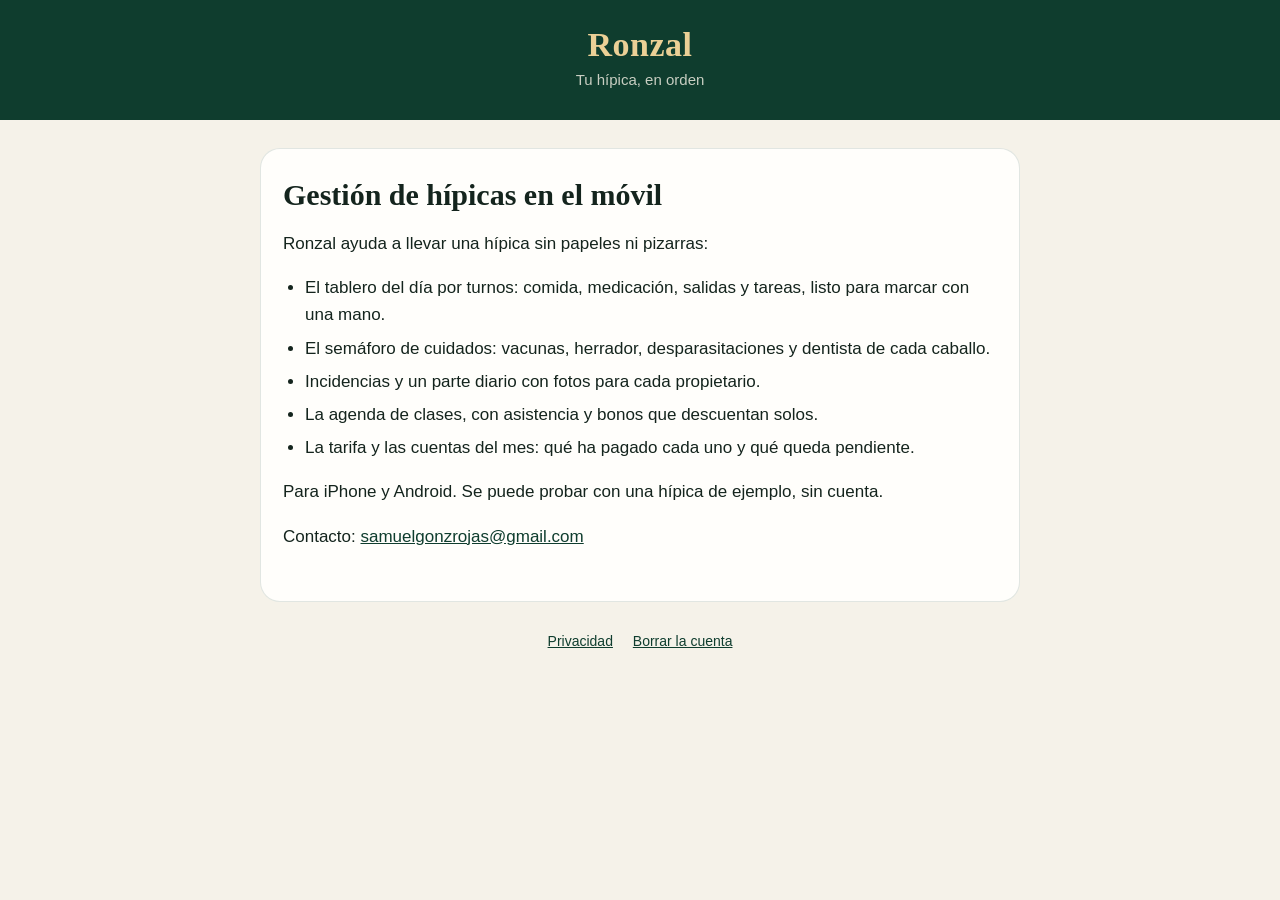
==== index.html @ 014123e7 "Web de Ronzal: privacidad y borrar la cuenta Co-Authored-By: Claude Opus 5.5 <noreply@anthropic.com>" ====
<!doctype html>
<html lang="es">
<head>
<meta charset="utf-8">
<meta name="viewport" content="width=device-width, initial-scale=1">
<title>Ronzal — gestión de hípicas</title>
<meta name="description" content="Ronzal: los caballos, sus cuidados, el trabajo del día, las clases y las cuentas de tu hípica, en el móvil.">
<link rel="stylesheet" href="estilo.css">
</head>
<body>
<header>
  <div class="marca">Ronzal</div>
  <div class="lema">Tu hípica, en orden</div>
</header>
<main>
<h1>Gestión de hípicas en el móvil</h1>
<p>Ronzal ayuda a llevar una hípica sin papeles ni pizarras:</p>
<ul>
  <li>El tablero del día por turnos: comida, medicación, salidas y tareas, listo para marcar con una mano.</li>
  <li>El semáforo de cuidados: vacunas, herrador, desparasitaciones y dentista de cada caballo.</li>
  <li>Incidencias y un parte diario con fotos para cada propietario.</li>
  <li>La agenda de clases, con asistencia y bonos que descuentan solos.</li>
  <li>La tarifa y las cuentas del mes: qué ha pagado cada uno y qué queda pendiente.</li>
</ul>
<p>Para iPhone y Android. Se puede probar con una hípica de ejemplo, sin cuenta.</p>
<p>Contacto: <a href="mailto:samuelgonzrojas@gmail.com">samuelgonzrojas@gmail.com</a></p>
</main>
<footer>
  <a href="privacidad.html">Privacidad</a>
  <a href="borrar-cuenta.html">Borrar la cuenta</a>
</footer>
</body>
</html>
---- estilo.css ----
:root {
  --fondo: #f5f2e9;
  --papel: #fffefb;
  --tinta: #14241d;
  --suave: #5f6c64;
  --verde: #0f3d2e;
  --laton: #9a7631;
  --linea: rgba(15, 61, 46, 0.12);
}
@media (prefers-color-scheme: dark) {
  :root {
    --fondo: #0a1712;
    --papel: #12211b;
    --tinta: #edf2ec;
    --suave: #9daaa1;
    --verde: #8ccba8;
    --laton: #d9b76e;
    --linea: rgba(232, 242, 234, 0.12);
  }
}
* { box-sizing: border-box; }
body {
  margin: 0;
  background: var(--fondo);
  color: var(--tinta);
  font: 17px/1.6 -apple-system, BlinkMacSystemFont, "Segoe UI", Roboto, Helvetica, Arial, sans-serif;
}
header {
  background: #0f3d2e;
  color: #f7f3e7;
  padding: 28px 16px;
  text-align: center;
}
header a { color: inherit; text-decoration: none; }
.marca { font: 600 34px/1 Georgia, "Times New Roman", serif; letter-spacing: 0.5px; color: #ebd096; }
.lema { margin-top: 6px; font-size: 15px; opacity: 0.8; }
main {
  max-width: 760px;
  margin: 28px auto;
  padding: 28px 22px 34px;
  background: var(--papel);
  border: 1px solid var(--linea);
  border-radius: 20px;
}
@media (max-width: 800px) { main { margin: 16px; } }
h1 { font: 600 30px/1.2 Georgia, "Times New Roman", serif; margin: 0 0 6px; }
h2 { font: 600 21px/1.3 Georgia, "Times New Roman", serif; margin: 30px 0 8px; color: var(--verde); }
.fecha { color: var(--suave); font-size: 15px; margin: 0 0 18px; }
a { color: var(--verde); }
ul { padding-left: 22px; }
li { margin: 6px 0; }
.nota {
  border-left: 3px solid var(--laton);
  padding: 4px 0 4px 14px;
  margin: 16px 0;
  color: var(--suave);
}
footer {
  text-align: center;
  color: var(--suave);
  font-size: 14px;
  padding: 0 16px 36px;
}
footer a { margin: 0 8px; }
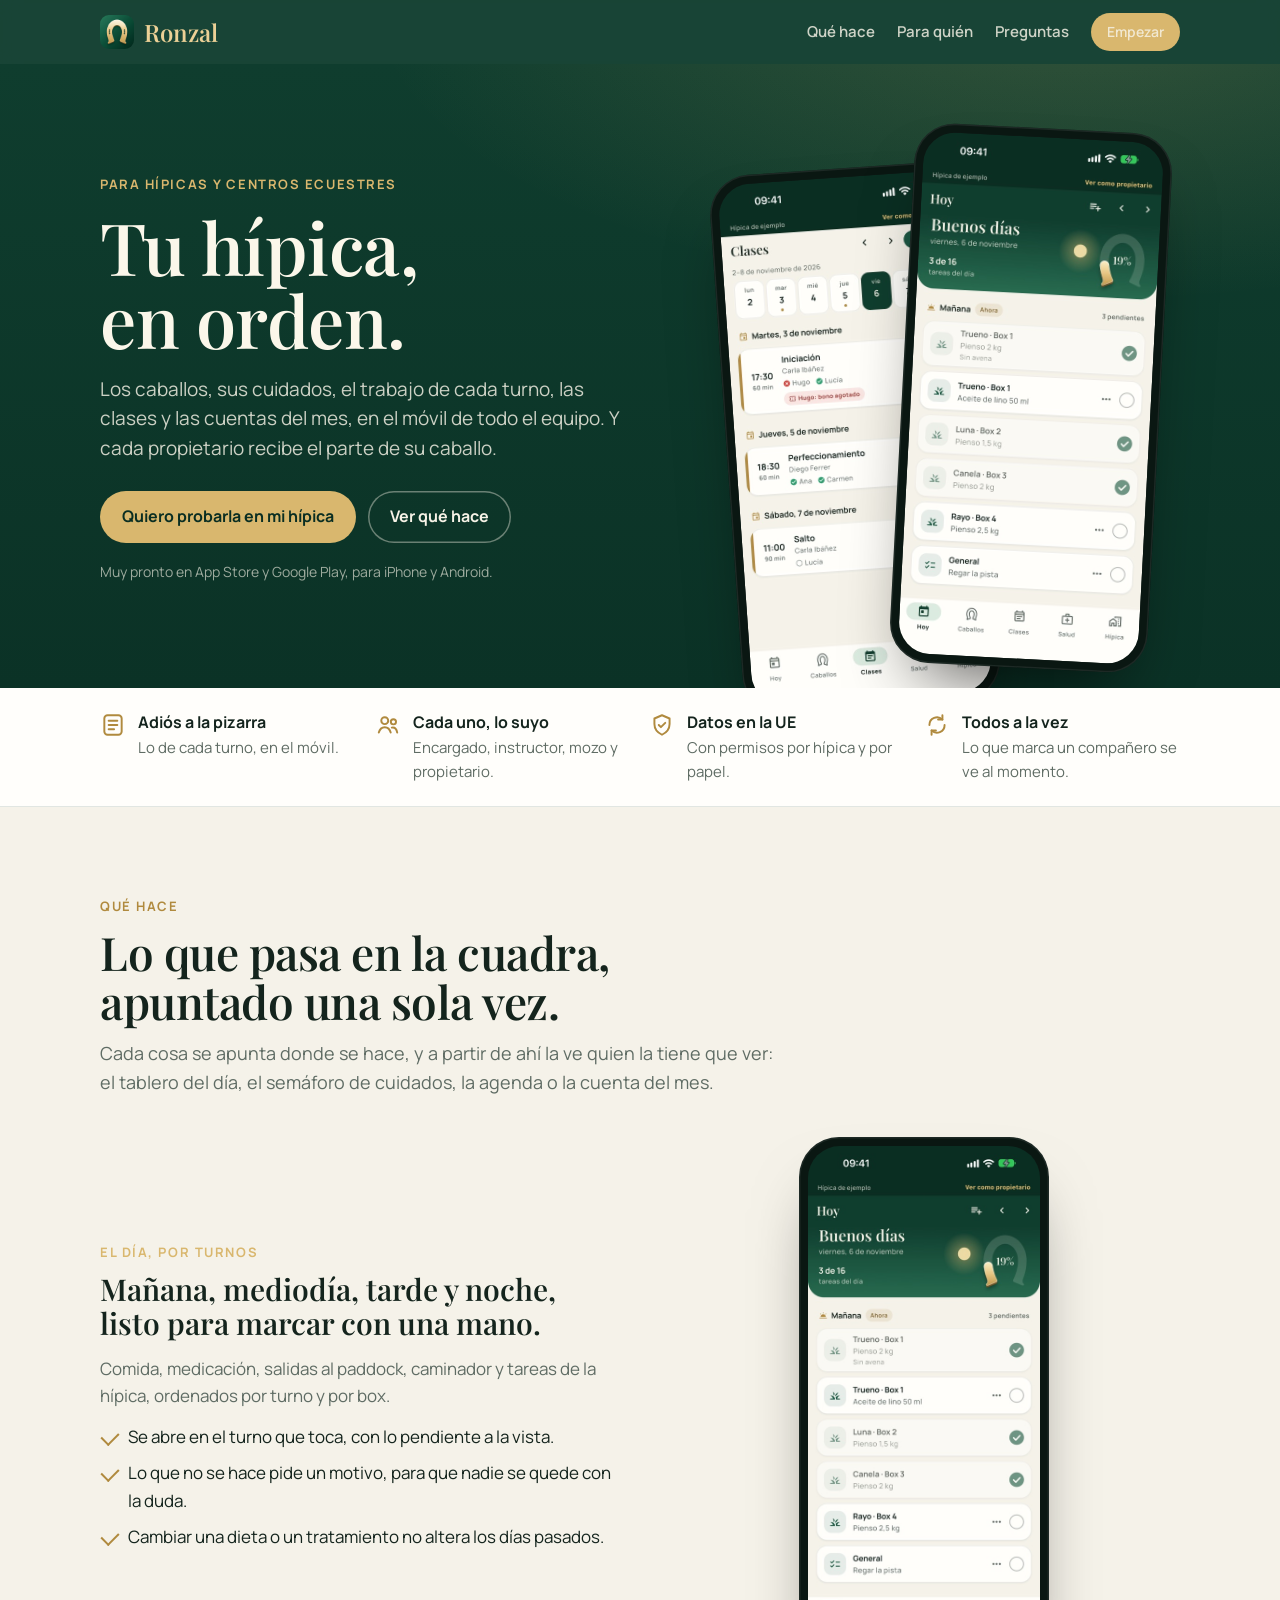
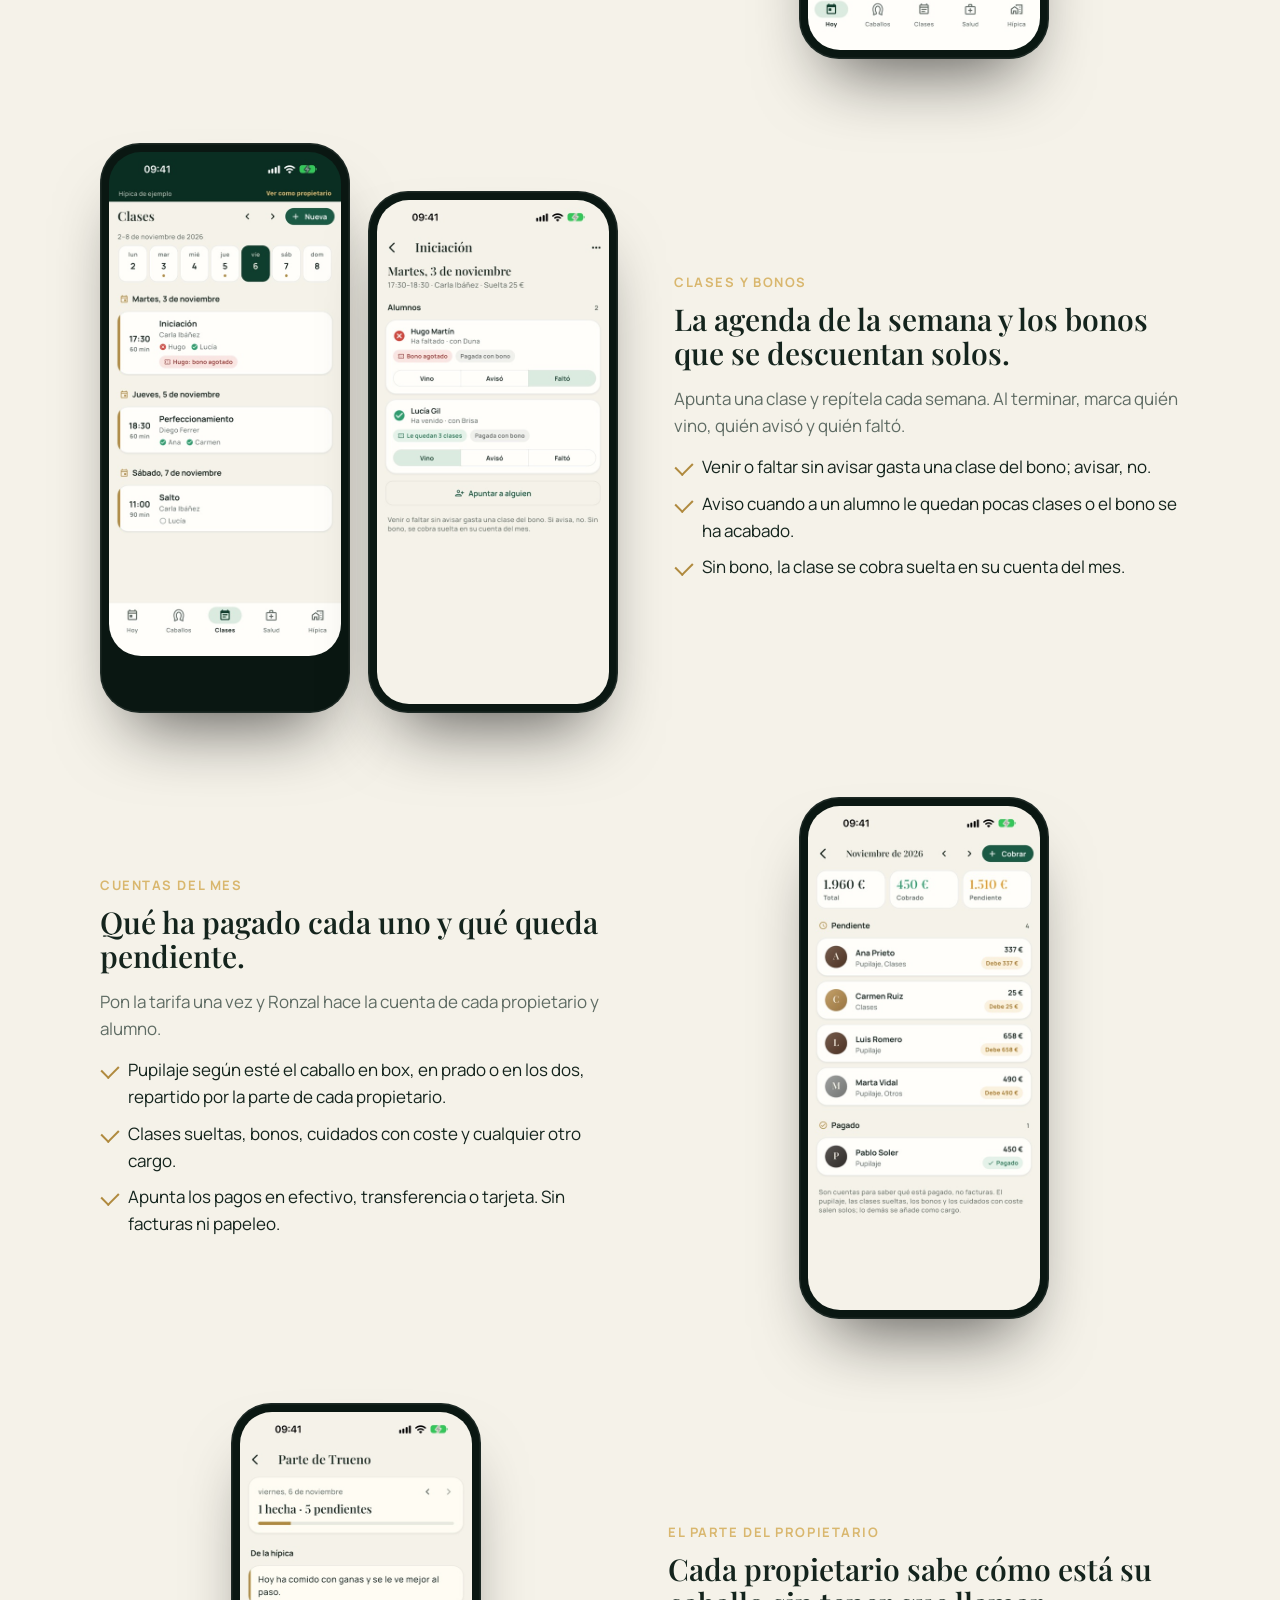
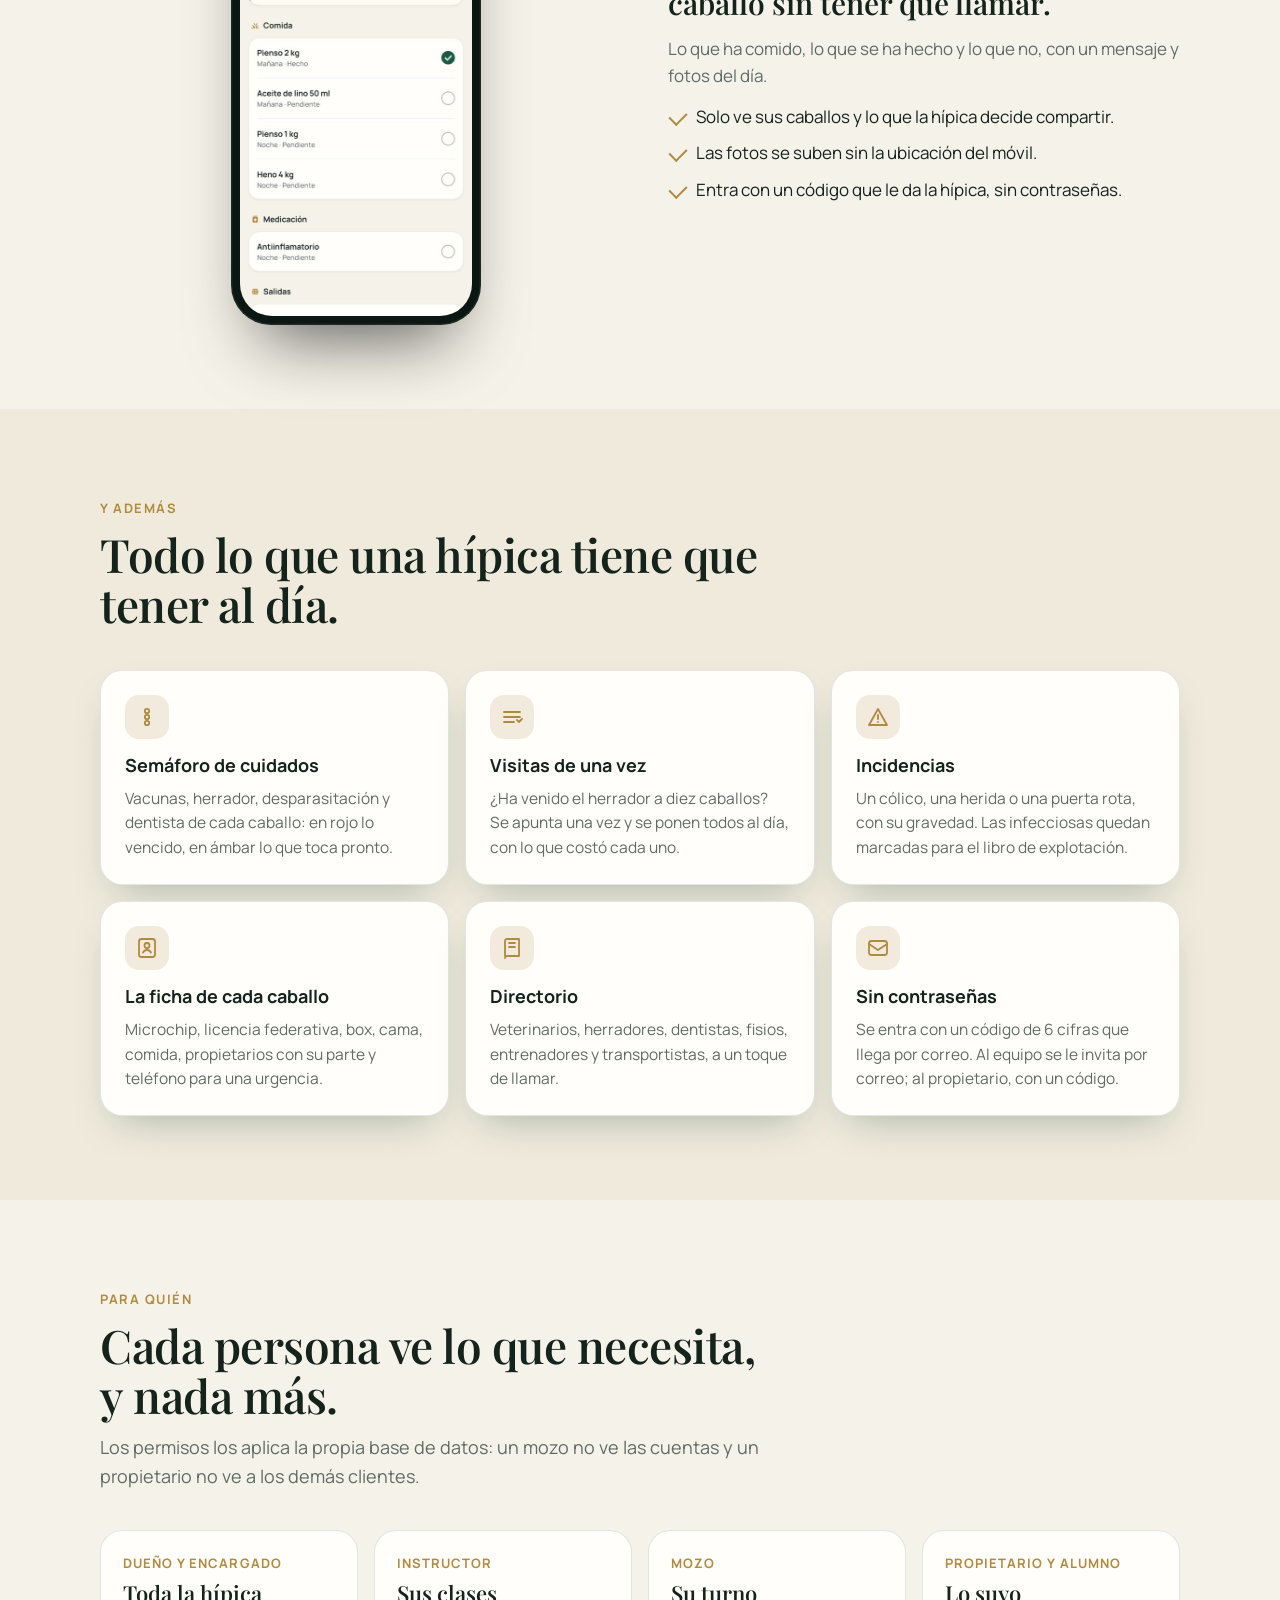
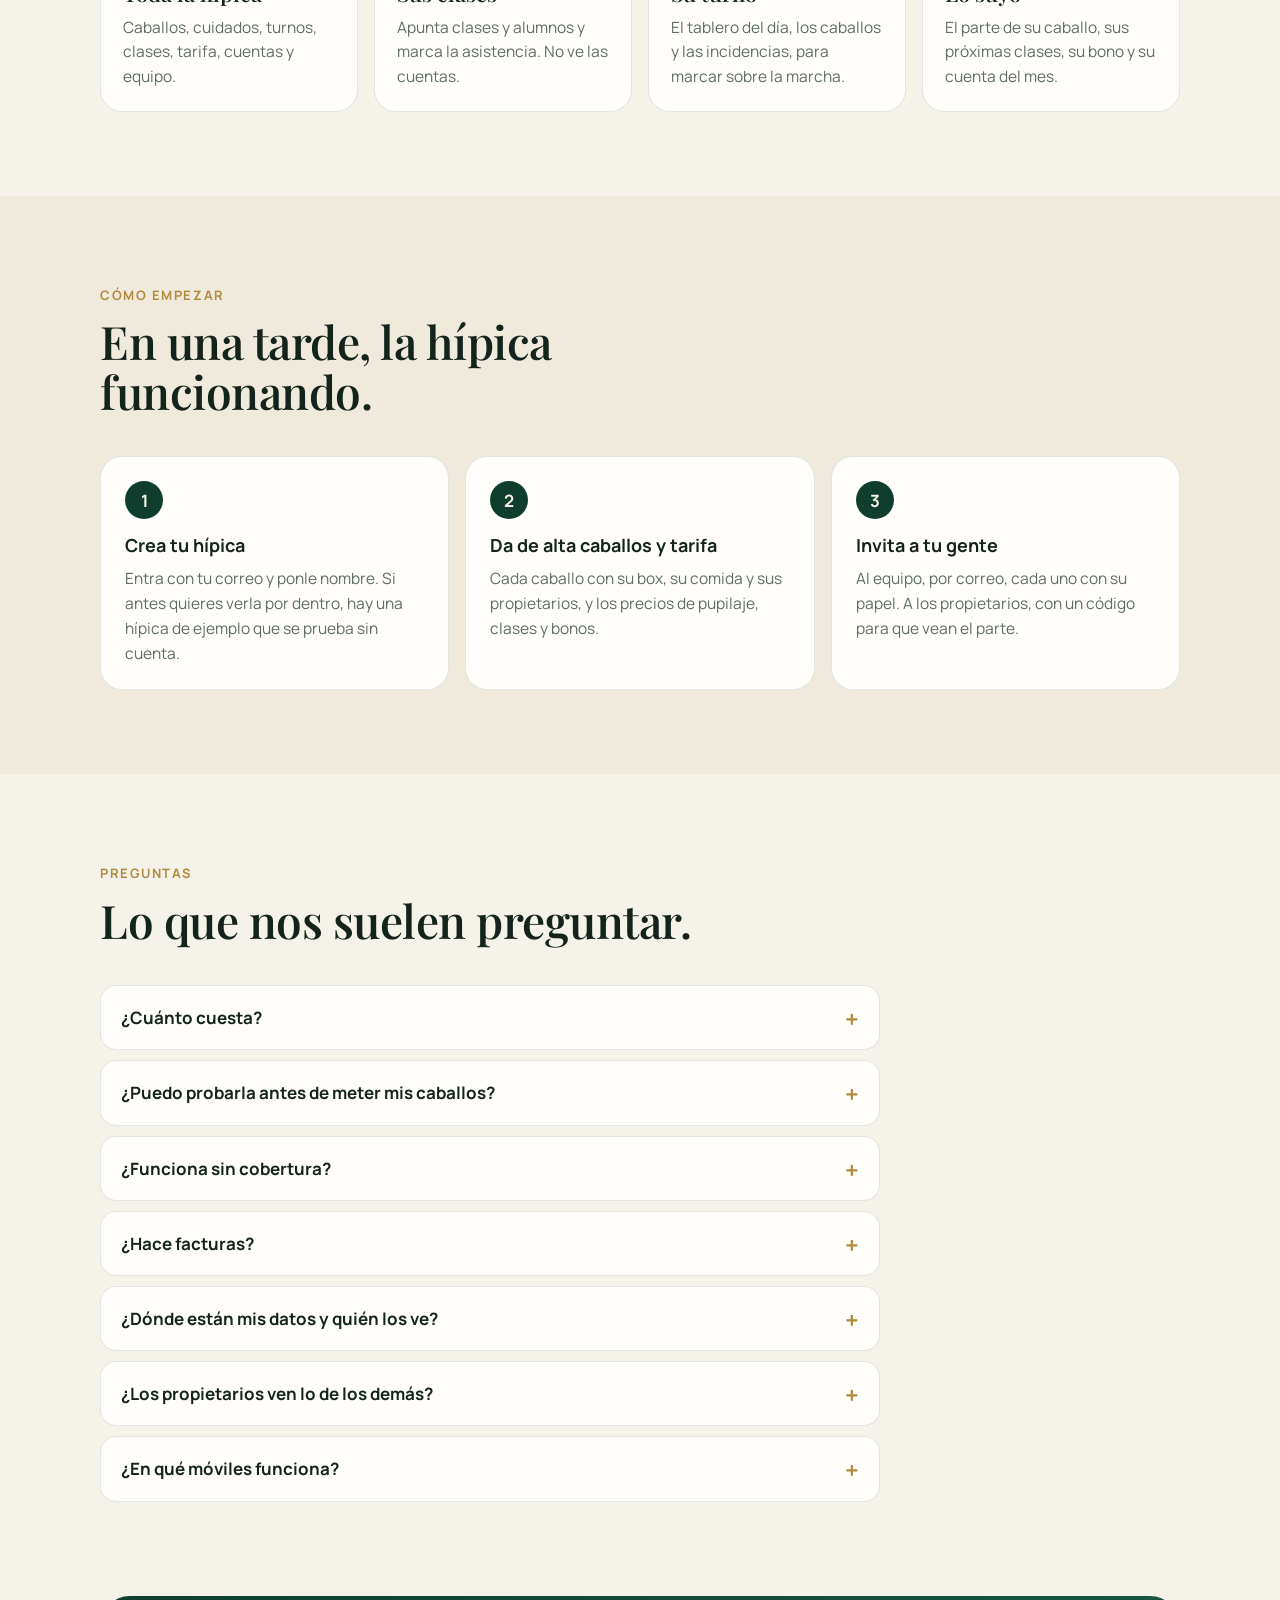
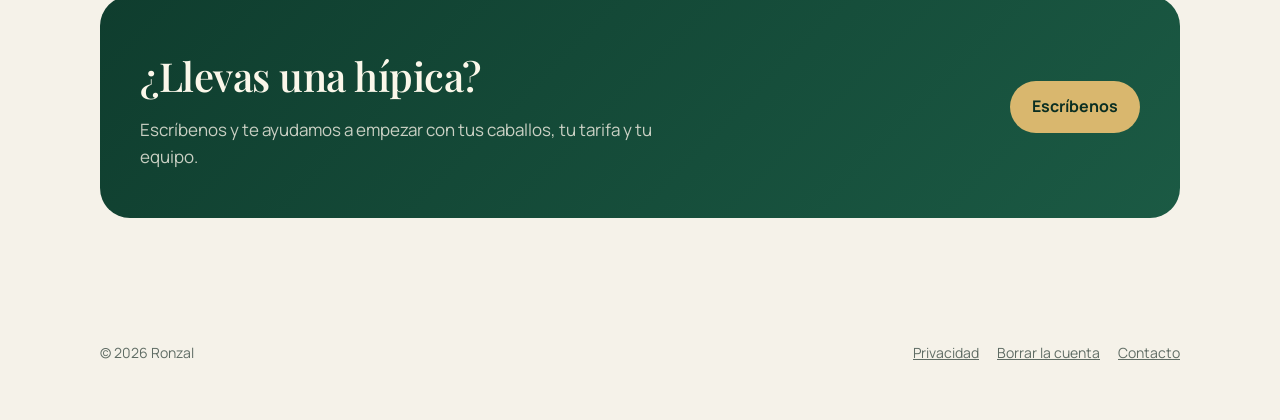
==== commit a30bbfee: "Portada de Ronzal para hípicas Co-Authored-By: Claude Opus 5.5 <noreply@anthropic.com>" ====
--- a/index.html
+++ b/index.html
@@ -3,31 +3,311 @@
 <head>
 <meta charset="utf-8">
 <meta name="viewport" content="width=device-width, initial-scale=1">
-<title>Ronzal — gestión de hípicas</title>
-<meta name="description" content="Ronzal: los caballos, sus cuidados, el trabajo del día, las clases y las cuentas de tu hípica, en el móvil.">
-<link rel="stylesheet" href="estilo.css">
+<title>Ronzal · Gestión de hípicas en el móvil</title>
+<meta name="description" content="Los caballos, sus cuidados, el trabajo de cada turno, las clases y las cuentas de tu hípica, en el móvil de todo el equipo. Y cada propietario recibe el parte de su caballo.">
+<meta name="theme-color" content="#0f3d2e">
+<link rel="icon" href="img/icono-192.png">
+<link rel="apple-touch-icon" href="img/icono-192.png">
+<meta property="og:title" content="Ronzal · Tu hípica, en orden">
+<meta property="og:description" content="Caballos, cuidados, turnos, clases y cuentas de tu hípica, en el móvil de todo el equipo.">
+<meta property="og:image" content="https://samuelgonzrojas.github.io/ronzal-web/img/og.jpg">
+<meta property="og:type" content="website">
+<link rel="stylesheet" href="portada.css">
+<script>document.documentElement.classList.add("js")</script>
 </head>
 <body>
-<header>
-  <div class="marca">Ronzal</div>
-  <div class="lema">Tu hípica, en orden</div>
+
+<header class="cabecera">
+  <div class="envoltura">
+    <a class="marca" href="./"><img src="img/icono-192.png" alt=""><span>Ronzal</span></a>
+    <nav>
+      <a class="opcional" href="#funciones">Qué hace</a>
+      <a class="opcional" href="#equipo">Para quién</a>
+      <a class="opcional" href="#preguntas">Preguntas</a>
+      <a class="boton pequeno" href="#empezar">Empezar</a>
+    </nav>
+  </div>
 </header>
-<main>
-<h1>Gestión de hípicas en el móvil</h1>
-<p>Ronzal ayuda a llevar una hípica sin papeles ni pizarras:</p>
-<ul>
-  <li>El tablero del día por turnos: comida, medicación, salidas y tareas, listo para marcar con una mano.</li>
-  <li>El semáforo de cuidados: vacunas, herrador, desparasitaciones y dentista de cada caballo.</li>
-  <li>Incidencias y un parte diario con fotos para cada propietario.</li>
-  <li>La agenda de clases, con asistencia y bonos que descuentan solos.</li>
-  <li>La tarifa y las cuentas del mes: qué ha pagado cada uno y qué queda pendiente.</li>
-</ul>
-<p>Para iPhone y Android. Se puede probar con una hípica de ejemplo, sin cuenta.</p>
-<p>Contacto: <a href="mailto:samuelgonzrojas@gmail.com">samuelgonzrojas@gmail.com</a></p>
-</main>
-<footer>
-  <a href="privacidad.html">Privacidad</a>
-  <a href="borrar-cuenta.html">Borrar la cuenta</a>
+
+<section class="portada">
+  <div class="envoltura">
+    <div>
+      <span class="antetitulo">Para hípicas y centros ecuestres</span>
+      <h1>Tu hípica, en&nbsp;orden.</h1>
+      <p class="entrada">Los caballos, sus cuidados, el trabajo de cada turno, las clases y las cuentas del mes, en el móvil de todo el equipo. Y cada propietario recibe el parte de su caballo.</p>
+      <div class="acciones">
+        <a class="boton" href="mailto:samuelgonzrojas@gmail.com?subject=Quiero%20probar%20Ronzal%20en%20mi%20h%C3%ADpica">Quiero probarla en mi hípica</a>
+        <a class="boton fantasma" href="#funciones">Ver qué hace</a>
+      </div>
+      <p class="pronto">Muy pronto en App Store y Google Play, para iPhone y Android.</p>
+    </div>
+    <div class="moviles" aria-hidden="true">
+      <div class="movil"><img src="img/2-clases.jpg" alt=""></div>
+      <div class="movil"><img src="img/1-hoy.jpg" alt=""></div>
+    </div>
+  </div>
+</section>
+
+<section class="franja">
+  <div class="envoltura">
+    <ul>
+      <li>
+        <svg viewBox="0 0 24 24" fill="none" stroke="currentColor" stroke-width="1.8" stroke-linecap="round" stroke-linejoin="round"><rect x="4" y="3" width="16" height="18" rx="3"/><path d="M8 8h8M8 12h8M8 16h5"/></svg>
+        <span><b>Adiós a la pizarra</b>Lo de cada turno, en el móvil.</span>
+      </li>
+      <li>
+        <svg viewBox="0 0 24 24" fill="none" stroke="currentColor" stroke-width="1.8" stroke-linecap="round" stroke-linejoin="round"><circle cx="9" cy="8" r="3.2"/><path d="M3.5 19c.8-3.2 3-5 5.5-5s4.7 1.8 5.5 5"/><circle cx="17" cy="9" r="2.4"/><path d="M15.5 14.4c2.5-.4 4.4 1.1 5 4.6"/></svg>
+        <span><b>Cada uno, lo suyo</b>Encargado, instructor, mozo y propietario.</span>
+      </li>
+      <li>
+        <svg viewBox="0 0 24 24" fill="none" stroke="currentColor" stroke-width="1.8" stroke-linecap="round" stroke-linejoin="round"><path d="M12 3l7 3v5c0 4.5-3 8-7 10-4-2-7-5.5-7-10V6z"/><path d="M9 12l2 2 4-4"/></svg>
+        <span><b>Datos en la UE</b>Con permisos por hípica y por papel.</span>
+      </li>
+      <li>
+        <svg viewBox="0 0 24 24" fill="none" stroke="currentColor" stroke-width="1.8" stroke-linecap="round" stroke-linejoin="round"><path d="M5 12a7 7 0 0 1 12-5"/><path d="M19 12a7 7 0 0 1-12 5"/><path d="M17 3v4h-4M7 21v-4h4"/></svg>
+        <span><b>Todos a la vez</b>Lo que marca un compañero se ve al momento.</span>
+      </li>
+    </ul>
+  </div>
+</section>
+
+<section id="funciones" class="seccion">
+  <div class="envoltura">
+    <div class="cabeza aparece">
+      <span class="antetitulo">Qué hace</span>
+      <h2>Lo que pasa en la cuadra, apuntado una sola vez.</h2>
+      <p>Cada cosa se apunta donde se hace, y a partir de ahí la ve quien la tiene que ver: el tablero del día, el semáforo de cuidados, la agenda o la cuenta del mes.</p>
+    </div>
+
+    <div class="funcion aparece">
+      <div class="texto">
+        <span class="antetitulo">El día, por turnos</span>
+        <h3>Mañana, mediodía, tarde y noche, listo para marcar con una mano.</h3>
+        <p>Comida, medicación, salidas al paddock, caminador y tareas de la hípica, ordenados por turno y por box.</p>
+        <ul>
+          <li>Se abre en el turno que toca, con lo pendiente a la vista.</li>
+          <li>Lo que no se hace pide un motivo, para que nadie se quede con la duda.</li>
+          <li>Cambiar una dieta o un tratamiento no altera los días pasados.</li>
+        </ul>
+      </div>
+      <div class="imagen"><div class="movil"><img src="img/1-hoy.jpg" alt="El tablero de hoy en Ronzal, con las tareas del turno de mañana" loading="lazy"></div></div>
+    </div>
+
+    <div class="funcion al-reves aparece">
+      <div class="texto">
+        <span class="antetitulo">Clases y bonos</span>
+        <h3>La agenda de la semana y los bonos que se descuentan solos.</h3>
+        <p>Apunta una clase y repítela cada semana. Al terminar, marca quién vino, quién avisó y quién faltó.</p>
+        <ul>
+          <li>Venir o faltar sin avisar gasta una clase del bono; avisar, no.</li>
+          <li>Aviso cuando a un alumno le quedan pocas clases o el bono se ha acabado.</li>
+          <li>Sin bono, la clase se cobra suelta en su cuenta del mes.</li>
+        </ul>
+      </div>
+      <div class="imagen doble">
+        <div class="movil"><img src="img/2-clases.jpg" alt="La agenda semanal de clases" loading="lazy"></div>
+        <div class="movil"><img src="img/3-clase.jpg" alt="Una clase con la asistencia de cada alumno y su bono" loading="lazy"></div>
+      </div>
+    </div>
+
+    <div class="funcion aparece">
+      <div class="texto">
+        <span class="antetitulo">Cuentas del mes</span>
+        <h3>Qué ha pagado cada uno y qué queda pendiente.</h3>
+        <p>Pon la tarifa una vez y Ronzal hace la cuenta de cada propietario y alumno.</p>
+        <ul>
+          <li>Pupilaje según esté el caballo en box, en prado o en los dos, repartido por la parte de cada propietario.</li>
+          <li>Clases sueltas, bonos, cuidados con coste y cualquier otro cargo.</li>
+          <li>Apunta los pagos en efectivo, transferencia o tarjeta. Sin facturas ni papeleo.</li>
+        </ul>
+      </div>
+      <div class="imagen"><div class="movil"><img src="img/4-cuentas.jpg" alt="Las cuentas del mes, con lo cobrado y lo pendiente de cada persona" loading="lazy"></div></div>
+    </div>
+
+    <div class="funcion al-reves aparece">
+      <div class="texto">
+        <span class="antetitulo">El parte del propietario</span>
+        <h3>Cada propietario sabe cómo está su caballo sin tener que llamar.</h3>
+        <p>Lo que ha comido, lo que se ha hecho y lo que no, con un mensaje y fotos del día.</p>
+        <ul>
+          <li>Solo ve sus caballos y lo que la hípica decide compartir.</li>
+          <li>Las fotos se suben sin la ubicación del móvil.</li>
+          <li>Entra con un código que le da la hípica, sin contraseñas.</li>
+        </ul>
+      </div>
+      <div class="imagen"><div class="movil"><img src="img/5-parte.jpg" alt="El parte del día de un caballo, como lo ve su propietario" loading="lazy"></div></div>
+    </div>
+  </div>
+</section>
+
+<section class="seccion oscura">
+  <div class="envoltura">
+    <div class="cabeza aparece">
+      <span class="antetitulo">Y además</span>
+      <h2>Todo lo que una hípica tiene que tener al día.</h2>
+    </div>
+    <div class="tarjetas">
+      <div class="tarjeta aparece">
+        <div class="icono"><svg viewBox="0 0 24 24" fill="none" stroke="currentColor" stroke-width="1.8" stroke-linecap="round"><circle cx="12" cy="6" r="2.2"/><circle cx="12" cy="12" r="2.2"/><circle cx="12" cy="18" r="2.2"/></svg></div>
+        <h3>Semáforo de cuidados</h3>
+        <p>Vacunas, herrador, desparasitación y dentista de cada caballo: en rojo lo vencido, en ámbar lo que toca pronto.</p>
+      </div>
+      <div class="tarjeta aparece">
+        <div class="icono"><svg viewBox="0 0 24 24" fill="none" stroke="currentColor" stroke-width="1.8" stroke-linecap="round" stroke-linejoin="round"><path d="M4 7h16M4 12h16M4 17h10"/><path d="M17 15l2 2 3-3"/></svg></div>
+        <h3>Visitas de una vez</h3>
+        <p>¿Ha venido el herrador a diez caballos? Se apunta una vez y se ponen todos al día, con lo que costó cada uno.</p>
+      </div>
+      <div class="tarjeta aparece">
+        <div class="icono"><svg viewBox="0 0 24 24" fill="none" stroke="currentColor" stroke-width="1.8" stroke-linecap="round" stroke-linejoin="round"><path d="M12 4l9 16H3z"/><path d="M12 10v4M12 17h.01"/></svg></div>
+        <h3>Incidencias</h3>
+        <p>Un cólico, una herida o una puerta rota, con su gravedad. Las infecciosas quedan marcadas para el libro de explotación.</p>
+      </div>
+      <div class="tarjeta aparece">
+        <div class="icono"><svg viewBox="0 0 24 24" fill="none" stroke="currentColor" stroke-width="1.8" stroke-linecap="round" stroke-linejoin="round"><rect x="4" y="3" width="16" height="18" rx="2.5"/><circle cx="12" cy="9.5" r="2.5"/><path d="M8 16.5c.8-1.6 2.2-2.5 4-2.5s3.2.9 4 2.5"/></svg></div>
+        <h3>La ficha de cada caballo</h3>
+        <p>Microchip, licencia federativa, box, cama, comida, propietarios con su parte y teléfono para una urgencia.</p>
+      </div>
+      <div class="tarjeta aparece">
+        <div class="icono"><svg viewBox="0 0 24 24" fill="none" stroke="currentColor" stroke-width="1.8" stroke-linecap="round" stroke-linejoin="round"><path d="M5 20V5a2 2 0 0 1 2-2h12v17H7a2 2 0 0 0-2 2"/><path d="M9 7h6M9 11h6"/></svg></div>
+        <h3>Directorio</h3>
+        <p>Veterinarios, herradores, dentistas, fisios, entrenadores y transportistas, a un toque de llamar.</p>
+      </div>
+      <div class="tarjeta aparece">
+        <div class="icono"><svg viewBox="0 0 24 24" fill="none" stroke="currentColor" stroke-width="1.8" stroke-linecap="round" stroke-linejoin="round"><rect x="3" y="5" width="18" height="14" rx="2.5"/><path d="M3 8l9 6 9-6"/></svg></div>
+        <h3>Sin contraseñas</h3>
+        <p>Se entra con un código de 6 cifras que llega por correo. Al equipo se le invita por correo; al propietario, con un código.</p>
+      </div>
+    </div>
+  </div>
+</section>
+
+<section id="equipo" class="seccion">
+  <div class="envoltura">
+    <div class="cabeza aparece">
+      <span class="antetitulo">Para quién</span>
+      <h2>Cada persona ve lo que necesita, y nada más.</h2>
+      <p>Los permisos los aplica la propia base de datos: un mozo no ve las cuentas y un propietario no ve a los demás clientes.</p>
+    </div>
+    <div class="papeles">
+      <div class="papel aparece">
+        <div class="quien">Dueño y encargado</div>
+        <h3>Toda la hípica</h3>
+        <p>Caballos, cuidados, turnos, clases, tarifa, cuentas y equipo.</p>
+      </div>
+      <div class="papel aparece">
+        <div class="quien">Instructor</div>
+        <h3>Sus clases</h3>
+        <p>Apunta clases y alumnos y marca la asistencia. No ve las cuentas.</p>
+      </div>
+      <div class="papel aparece">
+        <div class="quien">Mozo</div>
+        <h3>Su turno</h3>
+        <p>El tablero del día, los caballos y las incidencias, para marcar sobre la marcha.</p>
+      </div>
+      <div class="papel aparece">
+        <div class="quien">Propietario y alumno</div>
+        <h3>Lo suyo</h3>
+        <p>El parte de su caballo, sus próximas clases, su bono y su cuenta del mes.</p>
+      </div>
+    </div>
+  </div>
+</section>
+
+<section id="empezar" class="seccion oscura">
+  <div class="envoltura">
+    <div class="cabeza aparece">
+      <span class="antetitulo">Cómo empezar</span>
+      <h2>En una tarde, la hípica funcionando.</h2>
+    </div>
+    <div class="pasos">
+      <div class="paso aparece">
+        <h3>Crea tu hípica</h3>
+        <p>Entra con tu correo y ponle nombre. Si antes quieres verla por dentro, hay una hípica de ejemplo que se prueba sin cuenta.</p>
+      </div>
+      <div class="paso aparece">
+        <h3>Da de alta caballos y tarifa</h3>
+        <p>Cada caballo con su box, su comida y sus propietarios, y los precios de pupilaje, clases y bonos.</p>
+      </div>
+      <div class="paso aparece">
+        <h3>Invita a tu gente</h3>
+        <p>Al equipo, por correo, cada uno con su papel. A los propietarios, con un código para que vean el parte.</p>
+      </div>
+    </div>
+  </div>
+</section>
+
+<section id="preguntas" class="seccion">
+  <div class="envoltura">
+    <div class="cabeza aparece">
+      <span class="antetitulo">Preguntas</span>
+      <h2>Lo que nos suelen preguntar.</h2>
+    </div>
+    <div class="preguntas">
+      <details>
+        <summary>¿Cuánto cuesta?</summary>
+        <p>Ahora mismo es gratis, mientras la estrenamos con las primeras hípicas.</p>
+      </details>
+      <details>
+        <summary>¿Puedo probarla antes de meter mis caballos?</summary>
+        <p>Sí. Al abrir la app, «Ver un ejemplo sin cuenta» te enseña una hípica inventada con caballos, clases y cuentas. Lo que toques ahí se queda en tu móvil.</p>
+      </details>
+      <details>
+        <summary>¿Funciona sin cobertura?</summary>
+        <p>Para guardar hace falta conexión. Si en la cuadra no hay cobertura, la app te avisa y no se pierde nada de lo que ya estaba guardado.</p>
+      </details>
+      <details>
+        <summary>¿Hace facturas?</summary>
+        <p>No. Las cuentas del mes son para saber qué ha pagado cada uno y qué queda pendiente. Si emites facturas, las sigues haciendo como hasta ahora.</p>
+      </details>
+      <details>
+        <summary>¿Dónde están mis datos y quién los ve?</summary>
+        <p>En servidores de la Unión Europea (Irlanda). Solo los ve tu hípica, cada persona según su papel, y nunca otra hípica. Lo cuenta con detalle la <a href="privacidad.html">política de privacidad</a>.</p>
+      </details>
+      <details>
+        <summary>¿Los propietarios ven lo de los demás?</summary>
+        <p>No. Cada propietario y cada alumno ven solo sus caballos, sus clases y su cuenta.</p>
+      </details>
+      <details>
+        <summary>¿En qué móviles funciona?</summary>
+        <p>En iPhone y en Android. Llega muy pronto a App Store y Google Play; si quieres probarla ya en tu hípica, escríbenos.</p>
+      </details>
+    </div>
+  </div>
+</section>
+
+<section class="seccion" style="padding-top:0">
+  <div class="envoltura">
+    <div class="llamada aparece">
+      <div>
+        <h2>¿Llevas una hípica?</h2>
+        <p>Escríbenos y te ayudamos a empezar con tus caballos, tu tarifa y tu equipo.</p>
+      </div>
+      <a class="boton" href="mailto:samuelgonzrojas@gmail.com?subject=Quiero%20probar%20Ronzal%20en%20mi%20h%C3%ADpica">Escríbenos</a>
+    </div>
+  </div>
+</section>
+
+<footer class="pie">
+  <div class="envoltura">
+    <span>© 2026 Ronzal</span>
+    <nav>
+      <a href="privacidad.html">Privacidad</a>
+      <a href="borrar-cuenta.html">Borrar la cuenta</a>
+      <a href="mailto:samuelgonzrojas@gmail.com">Contacto</a>
+    </nav>
+  </div>
 </footer>
+
+<script>
+  // Las secciones aparecen al llegar a ellas. Sin JavaScript no se ocultan.
+  (function () {
+    var items = document.querySelectorAll('.aparece');
+    if (!('IntersectionObserver' in window)) { items.forEach(function (e) { e.classList.add('visto'); }); return; }
+    var io = new IntersectionObserver(function (entries) {
+      entries.forEach(function (e) { if (e.isIntersecting) { e.target.classList.add('visto'); io.unobserve(e.target); } });
+    }, { rootMargin: '0px 0px -8% 0px' });
+    items.forEach(function (e) { io.observe(e); });
+  })();
+</script>
 </body>
 </html>
--- a/portada.css
+++ b/portada.css
@@ -0,0 +1,235 @@
+@font-face { font-family: "Manrope"; src: url(fonts/Manrope-Regular.woff) format("woff"); font-weight: 400; font-display: swap; }
+@font-face { font-family: "Manrope"; src: url(fonts/Manrope-SemiBold.woff) format("woff"); font-weight: 600; font-display: swap; }
+@font-face { font-family: "Manrope"; src: url(fonts/Manrope-Bold.woff) format("woff"); font-weight: 700 800; font-display: swap; }
+@font-face { font-family: "Playfair Display"; src: url(fonts/PlayfairDisplay-wght.woff) format("woff"); font-weight: 400 900; font-display: swap; }
+
+:root {
+  --fondo: #f5f2e9;
+  --papel: #fffefb;
+  --hundido: #efeadc;
+  --tinta: #14241d;
+  --suave: #5f6c64;
+  --verde: #0f3d2e;
+  --verde-2: #1b5a44;
+  --laton: #b08a3e;
+  --laton-claro: #d9b76e;
+  --crema: #f7f3e7;
+  --linea: rgba(15, 61, 46, 0.12);
+  --sombra: 0 18px 40px -18px rgba(15, 61, 46, 0.35);
+  --radio: 22px;
+}
+@media (prefers-color-scheme: dark) {
+  :root {
+    --fondo: #0a1712;
+    --papel: #12211b;
+    --hundido: #0e1c16;
+    --tinta: #edf2ec;
+    --suave: #9daaa1;
+    --verde: #8ccba8;
+    --verde-2: #8ccba8;
+    --laton: #d9b76e;
+    --linea: rgba(232, 242, 234, 0.12);
+    --sombra: 0 18px 40px -18px rgba(0, 0, 0, 0.7);
+  }
+}
+
+* { box-sizing: border-box; }
+html { scroll-behavior: smooth; }
+body {
+  margin: 0;
+  background: var(--fondo);
+  color: var(--tinta);
+  font: 400 17px/1.6 "Manrope", -apple-system, BlinkMacSystemFont, "Segoe UI", Roboto, sans-serif;
+  -webkit-font-smoothing: antialiased;
+}
+img { max-width: 100%; display: block; }
+a { color: inherit; }
+.envoltura { max-width: 1120px; margin: 0 auto; padding: 0 20px; }
+.titular, h1, h2 {
+  font-family: "Playfair Display", Georgia, serif;
+  font-variation-settings: "wght" 560;
+  font-weight: 560;
+  font-variant-numeric: lining-nums;
+  letter-spacing: -0.5px;
+}
+
+/* ---------------------------------------------------------------- cabecera */
+.cabecera {
+  position: sticky; top: 0; z-index: 10;
+  background: color-mix(in srgb, var(--verde) 96%, transparent);
+  backdrop-filter: blur(10px);
+}
+@media (prefers-color-scheme: dark) { .cabecera { background: rgba(10, 46, 34, 0.94); } }
+.cabecera .envoltura { display: flex; align-items: center; gap: 18px; height: 64px; }
+.marca { display: flex; align-items: center; gap: 10px; text-decoration: none; color: #ebd096; }
+.marca img { width: 34px; height: 34px; border-radius: 9px; }
+.marca span { font: 600 24px/1 "Playfair Display", Georgia, serif; font-variation-settings: "wght" 560; }
+.cabecera nav { margin-left: auto; display: flex; gap: 22px; align-items: center; }
+.cabecera nav a { color: rgba(247, 243, 231, 0.82); text-decoration: none; font-weight: 600; font-size: 15px; }
+.cabecera nav a:hover { color: #fff; }
+@media (max-width: 720px) { .cabecera nav a.opcional { display: none; } }
+
+.boton {
+  display: inline-flex; align-items: center; gap: 8px;
+  padding: 13px 22px; border-radius: 999px;
+  font-weight: 700; font-size: 16px; text-decoration: none;
+  background: var(--laton-claro); color: #0a2e22;
+  transition: transform 0.15s ease, box-shadow 0.15s ease;
+}
+.boton:hover { transform: translateY(-1px); box-shadow: 0 8px 20px -10px rgba(0, 0, 0, 0.45); }
+.boton.fantasma { background: transparent; color: var(--crema); box-shadow: inset 0 0 0 1.5px rgba(247, 243, 231, 0.4); }
+.boton.pequeno { padding: 8px 16px; font-size: 14px; }
+
+/* ---------------------------------------------------------------- portada */
+.portada {
+  background:
+    radial-gradient(1200px 500px at 85% -10%, rgba(217, 183, 110, 0.18), transparent 60%),
+    linear-gradient(180deg, #0f3d2e 0%, #0b3226 100%);
+  color: var(--crema);
+  overflow: hidden;
+}
+.portada .envoltura {
+  display: grid; grid-template-columns: 1.05fr 0.95fr; gap: 40px; align-items: center;
+  padding-top: 64px; padding-bottom: 0;
+}
+.antetitulo {
+  display: inline-block; font-size: 13px; font-weight: 800; letter-spacing: 0.12em; text-transform: uppercase;
+  color: var(--laton-claro);
+}
+.portada h1 { font-size: clamp(42px, 6.4vw, 72px); line-height: 1.02; margin: 14px 0 18px; color: #fbf7ea; }
+.portada .entrada { font-size: 19px; line-height: 1.55; color: rgba(247, 243, 231, 0.82); max-width: 540px; margin: 0 0 28px; }
+.acciones { display: flex; flex-wrap: wrap; gap: 12px; }
+.pronto { margin: 18px 0 64px; font-size: 14px; color: rgba(247, 243, 231, 0.62); }
+.moviles { position: relative; height: 560px; }
+.movil {
+  position: absolute; width: 258px; border-radius: 40px; padding: 9px;
+  background: #0a1712; box-shadow: 0 40px 70px -30px rgba(0, 0, 0, 0.65), inset 0 0 0 1.5px rgba(255, 255, 255, 0.08);
+}
+.movil img { border-radius: 32px; aspect-ratio: 497 / 1080; width: 100%; object-fit: cover; object-position: top; }
+.moviles .movil:first-child { left: 8%; top: 40px; transform: rotate(-4deg); }
+.moviles .movil:last-child { right: 4%; top: 0; transform: rotate(3deg); }
+@media (max-width: 900px) {
+  .portada .envoltura { grid-template-columns: 1fr; padding-top: 44px; }
+  .pronto { margin-bottom: 8px; }
+  .moviles { height: 470px; max-width: 460px; width: 100%; margin: 0 auto; }
+  .movil { width: 210px; }
+}
+@media (max-width: 420px) {
+  .moviles { height: 400px; }
+  .movil { width: 175px; border-radius: 32px; }
+  .movil img { border-radius: 25px; }
+}
+
+/* ---------------------------------------------------------------- franja */
+.franja { background: var(--papel); border-bottom: 1px solid var(--linea); }
+.franja ul {
+  list-style: none; margin: 0; padding: 22px 0;
+  display: grid; grid-template-columns: repeat(4, 1fr); gap: 18px;
+}
+.franja li { display: flex; gap: 12px; align-items: flex-start; font-size: 15px; color: var(--suave); }
+.franja b { display: block; color: var(--tinta); font-size: 16px; }
+.franja svg { flex: none; width: 26px; height: 26px; color: var(--laton); margin-top: 2px; }
+@media (max-width: 900px) { .franja ul { grid-template-columns: repeat(2, 1fr); } }
+@media (max-width: 520px) { .franja ul { grid-template-columns: 1fr; } }
+
+/* ---------------------------------------------------------------- secciones */
+.seccion { padding: 84px 0; }
+.seccion.oscura { background: var(--hundido); }
+.cabeza { max-width: 680px; margin-bottom: 40px; }
+.cabeza .antetitulo { color: var(--laton); }
+.cabeza h2 { font-size: clamp(32px, 4.4vw, 46px); line-height: 1.08; margin: 10px 0 12px; }
+.cabeza p { color: var(--suave); font-size: 18px; margin: 0; }
+
+.funcion {
+  display: grid; grid-template-columns: 1fr 1fr; gap: 56px; align-items: center;
+  margin-bottom: 84px;
+}
+.funcion:last-child { margin-bottom: 0; }
+.funcion.al-reves .texto { order: 2; }
+.funcion h3 { font: 600 30px/1.15 "Playfair Display", Georgia, serif; font-variation-settings: "wght" 560; margin: 8px 0 14px; }
+.funcion p { color: var(--suave); margin: 0 0 14px; }
+.funcion ul { margin: 0; padding: 0; list-style: none; }
+.funcion li { padding-left: 28px; position: relative; margin: 9px 0; }
+.funcion li::before {
+  content: ""; position: absolute; left: 2px; top: 8px; width: 14px; height: 9px;
+  border-left: 2.5px solid var(--laton); border-bottom: 2.5px solid var(--laton);
+  transform: rotate(-45deg);
+}
+.funcion .imagen { display: flex; justify-content: center; gap: 18px; }
+.funcion .movil { position: static; width: 250px; transform: none; }
+.funcion .imagen.doble .movil:last-child { margin-top: 48px; }
+@media (max-width: 900px) {
+  .funcion { grid-template-columns: 1fr; gap: 28px; margin-bottom: 64px; }
+  .funcion.al-reves .texto { order: 0; }
+  .funcion .movil { width: 230px; }
+}
+@media (max-width: 520px) {
+  .funcion .imagen.doble .movil { width: 46%; border-radius: 28px; padding: 6px; }
+  .funcion .imagen.doble .movil img { border-radius: 23px; }
+}
+
+.tarjetas { display: grid; grid-template-columns: repeat(3, 1fr); gap: 16px; }
+.tarjeta {
+  background: var(--papel); border: 1px solid var(--linea); border-radius: var(--radio);
+  padding: 24px; box-shadow: var(--sombra);
+}
+.tarjeta h3 { margin: 12px 0 6px; font-size: 18px; }
+.tarjeta p { margin: 0; color: var(--suave); font-size: 15.5px; }
+.tarjeta .icono {
+  width: 44px; height: 44px; border-radius: 14px; display: grid; place-items: center;
+  background: color-mix(in srgb, var(--laton) 16%, transparent); color: var(--laton);
+}
+.tarjeta .icono svg { width: 24px; height: 24px; }
+@media (max-width: 900px) { .tarjetas { grid-template-columns: repeat(2, 1fr); } }
+@media (max-width: 560px) { .tarjetas { grid-template-columns: 1fr; } }
+
+.papeles { display: grid; grid-template-columns: repeat(4, 1fr); gap: 16px; }
+.papel { background: var(--papel); border: 1px solid var(--linea); border-radius: var(--radio); padding: 22px; }
+.papel .quien { font-size: 13px; font-weight: 800; letter-spacing: 0.08em; text-transform: uppercase; color: var(--laton); }
+.papel h3 { margin: 6px 0 8px; font: 600 22px/1.2 "Playfair Display", Georgia, serif; font-variation-settings: "wght" 560; }
+.papel p { margin: 0; color: var(--suave); font-size: 15.5px; }
+@media (max-width: 900px) { .papeles { grid-template-columns: repeat(2, 1fr); } }
+@media (max-width: 520px) { .papeles { grid-template-columns: 1fr; } }
+
+.pasos { display: grid; grid-template-columns: repeat(3, 1fr); gap: 16px; counter-reset: paso; }
+.paso { background: var(--papel); border: 1px solid var(--linea); border-radius: var(--radio); padding: 24px; }
+.paso::before {
+  counter-increment: paso; content: counter(paso);
+  display: grid; place-items: center; width: 38px; height: 38px; border-radius: 50%;
+  background: var(--verde); color: var(--crema); font-weight: 800; margin-bottom: 12px;
+}
+@media (prefers-color-scheme: dark) { .paso::before { color: #0a1712; } }
+.paso h3 { margin: 0 0 6px; font-size: 18px; }
+.paso p { margin: 0; color: var(--suave); font-size: 15.5px; }
+@media (max-width: 800px) { .pasos { grid-template-columns: 1fr; } }
+
+.preguntas { max-width: 780px; }
+.preguntas details {
+  background: var(--papel); border: 1px solid var(--linea); border-radius: 16px;
+  padding: 0 20px; margin-bottom: 10px;
+}
+.preguntas summary { cursor: pointer; padding: 18px 0; font-weight: 700; list-style: none; position: relative; padding-right: 30px; }
+.preguntas summary::-webkit-details-marker { display: none; }
+.preguntas summary::after { content: "+"; position: absolute; right: 0; top: 14px; font-size: 24px; color: var(--laton); }
+.preguntas details[open] summary::after { content: "–"; }
+.preguntas details p { margin: 0 0 18px; color: var(--suave); }
+
+.llamada {
+  background: linear-gradient(135deg, #0f3d2e, #1b5a44);
+  color: var(--crema); border-radius: 30px; padding: 48px 40px;
+  display: flex; gap: 28px; align-items: center; justify-content: space-between; flex-wrap: wrap;
+}
+.llamada h2 { margin: 0 0 8px; font-size: clamp(28px, 4vw, 40px); color: #fbf7ea; }
+.llamada p { margin: 0; color: rgba(247, 243, 231, 0.8); max-width: 560px; }
+
+.pie { padding: 40px 0 56px; color: var(--suave); font-size: 14px; }
+.pie .envoltura { display: flex; gap: 18px; flex-wrap: wrap; align-items: center; justify-content: space-between; }
+.pie nav { display: flex; gap: 18px; flex-wrap: wrap; }
+.pie a { color: var(--suave); }
+
+.js .aparece { opacity: 0; transform: translateY(18px); transition: opacity 0.6s ease, transform 0.6s ease; }
+.js .aparece.visto { opacity: 1; transform: none; }
+@media (prefers-reduced-motion: reduce) {
+  .js .aparece { opacity: 1; transform: none; transition: none; }
+  html { scroll-behavior: auto; }
+}
